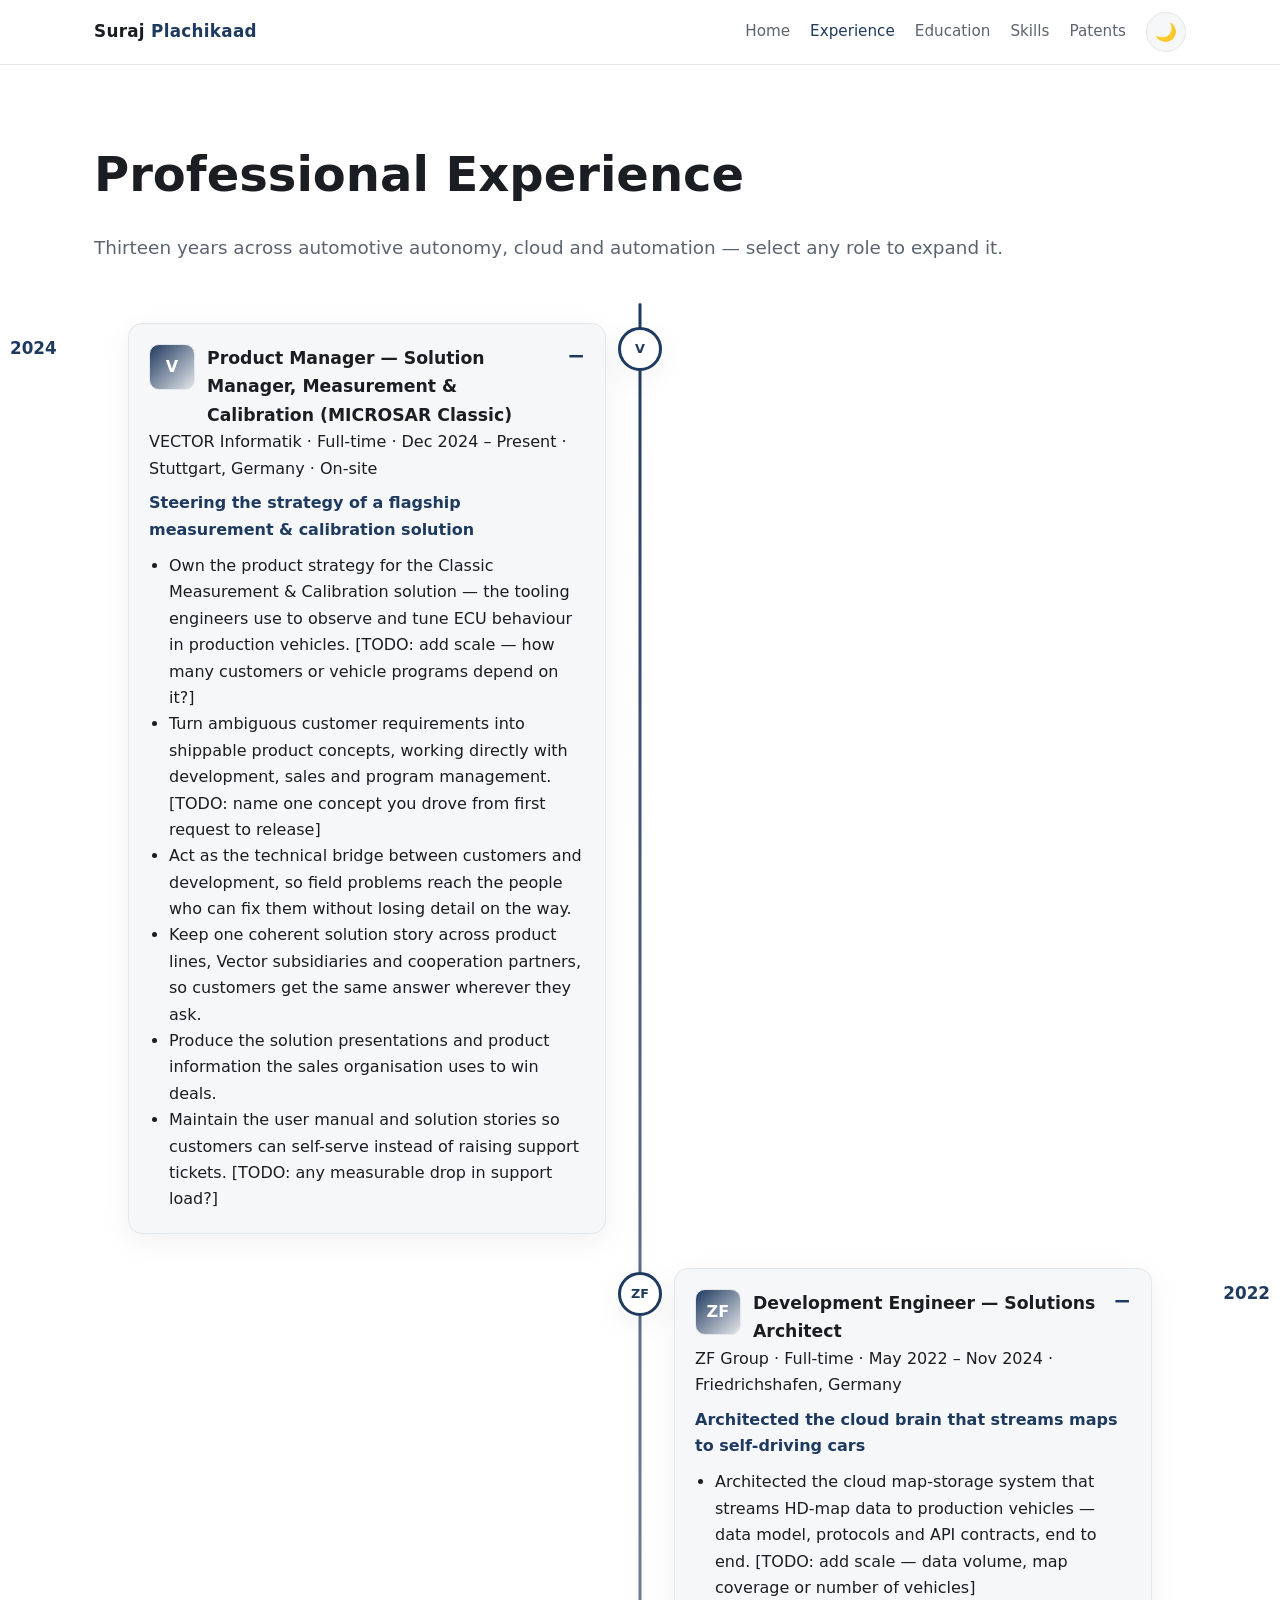
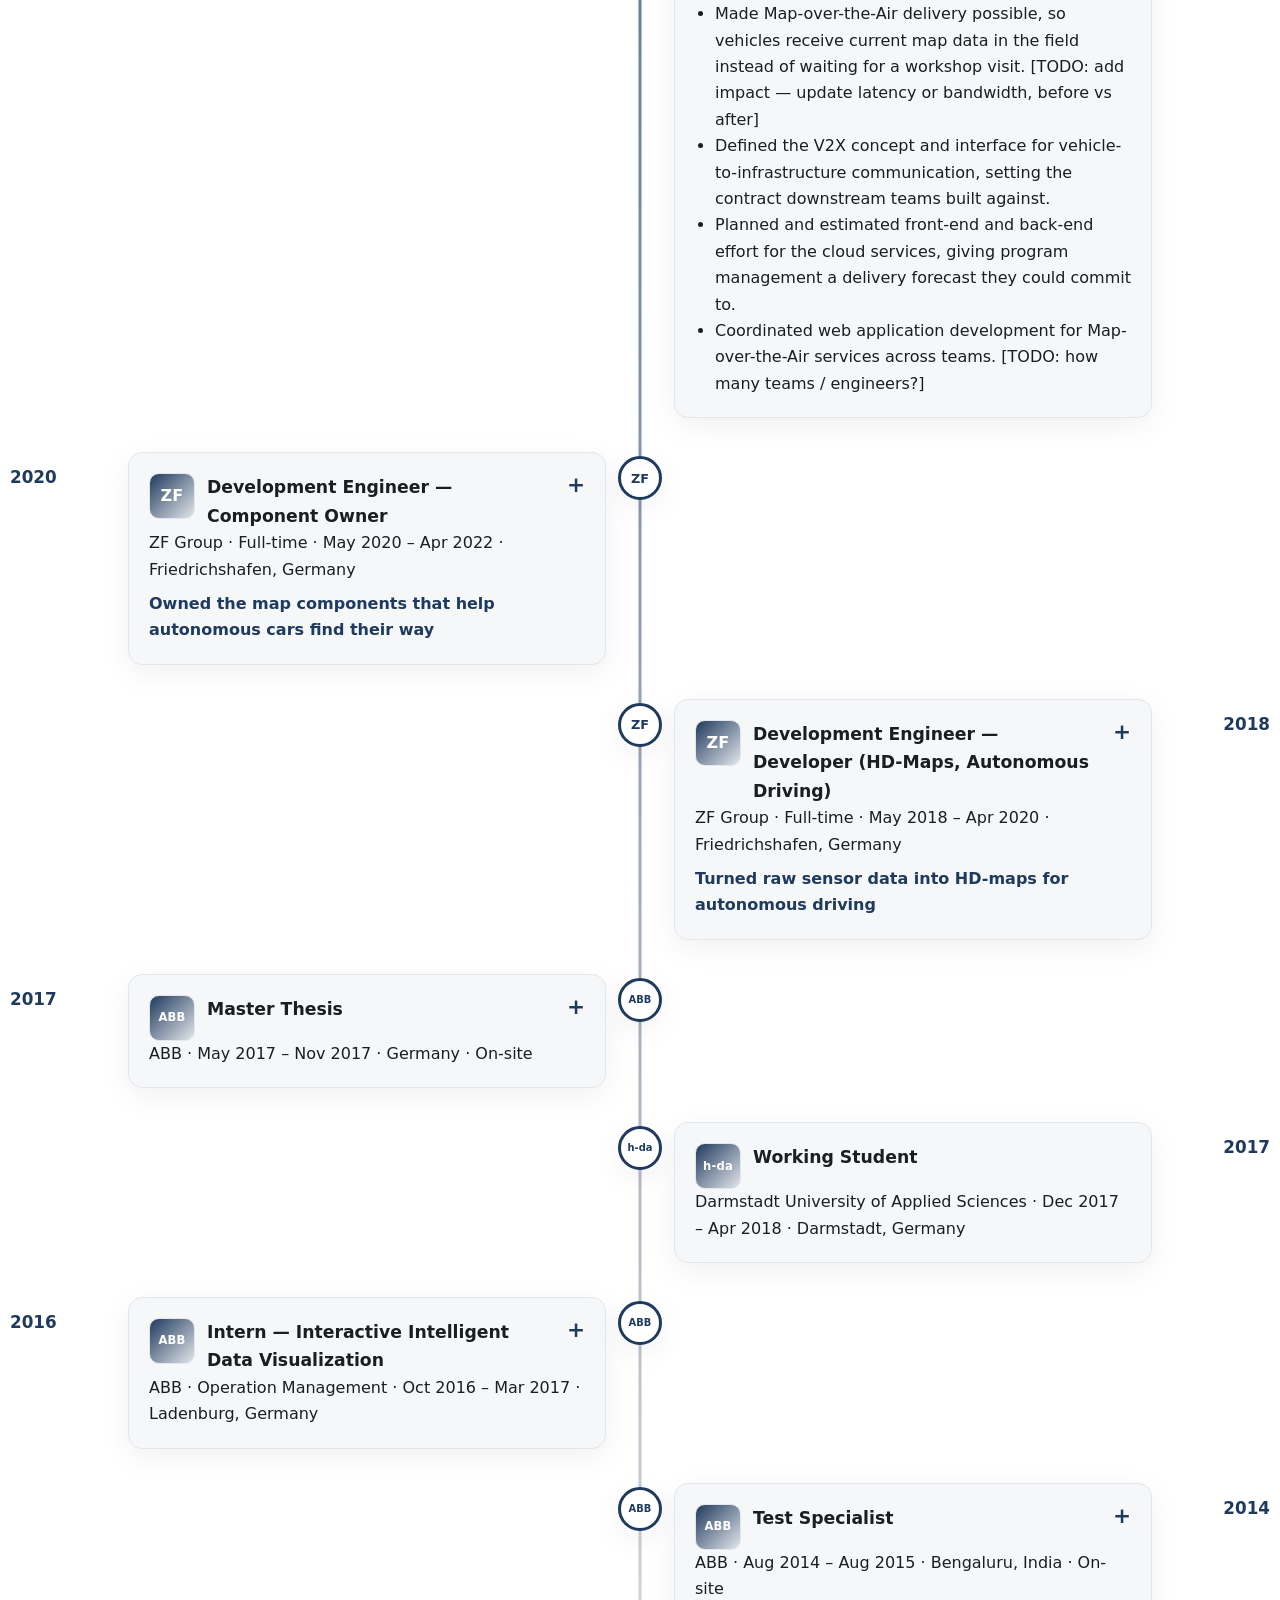
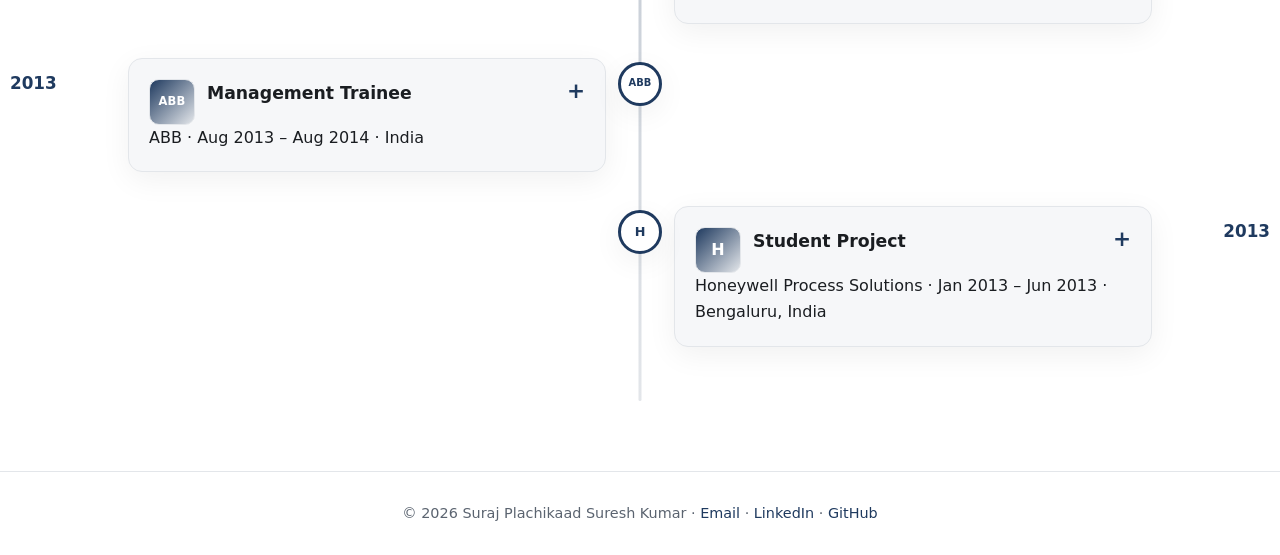
==== experience.html @ 4a9fea9b "Fix broken patents page, drop Clearbit, and rework skills/SEO/a11y Breakages - patents.html called r" ====
<!DOCTYPE html>
<html lang="en">
<head>
  <meta charset="UTF-8">
  <meta name="viewport" content="width=device-width, initial-scale=1.0">
  <title>Experience — Suraj Plachikaad Suresh Kumar</title>

  <meta name="description" content="Thirteen years of engineering and product work: measurement & calibration at Vector Informatik, HD-maps and V2X for autonomous driving at ZF Group, and industrial automation at ABB.">
  <link rel="canonical" href="https://surajps.github.io/Portfolio_SPSK/experience.html">
  <meta property="og:type" content="website">
  <meta property="og:site_name" content="Suraj Plachikaad Suresh Kumar">
  <meta property="og:title" content="Experience — Suraj Plachikaad Suresh Kumar">
  <meta property="og:description" content="From HD-map pipelines and cloud map delivery for self-driving cars to product ownership of a flagship measurement & calibration solution.">
  <meta property="og:url" content="https://surajps.github.io/Portfolio_SPSK/experience.html">
  <meta property="og:image" content="https://surajps.github.io/Portfolio_SPSK/images/profile.jpg">
  <meta name="twitter:card" content="summary_large_image">

  <link rel="icon" href="assets/favicon.svg" type="image/svg+xml">
  <link rel="stylesheet" href="assets/css/style.css">
  <script>
    (function(){ var d = document.documentElement; d.classList.add("js");
      try { d.setAttribute("data-theme", localStorage.getItem("theme") || "light"); }
      catch (e) { d.setAttribute("data-theme", "light"); } })();
  </script>
</head>
<body>
  <header id="header"></header>
  <main id="main" class="wrap">
    <noscript><p class="noscript-note">This page needs JavaScript to render the timeline.
      My full history is also on
      <a href="https://www.linkedin.com/in/suraj-plachikaad-suresh-kumar/">LinkedIn</a>.</p></noscript>
    <section>
      <h1>Professional Experience</h1>
      <p class="tagline">Thirteen years across automotive autonomy, cloud and
        automation — select any role to expand it.</p>
      <div id="list" class="xp-timeline" style="margin-top:40px"></div>
    </section>
  </main>
  <footer id="footer"></footer>
  <script src="assets/js/content.js"></script>
  <script src="assets/js/main.js"></script>
  <script>buildChrome("experience.html"); renderExperience();</script>
</body>
</html>
---- assets/css/style.css ----
/* =====================================================================
   Portfolio styles — light & dark theme. You rarely need to edit this.
   Change accent colors below if you wish.
   ===================================================================== */

:root {
  --accent: #1f3a5f;        /* navy accent (light mode) */
  --on-accent: #ffffff;     /* text drawn on top of --accent */
  --bg: #ffffff;
  --surface: #f6f7f9;
  --text: #1a1d21;
  --muted: #5b6470;
  --border: #e3e6ea;
  --shadow: 0 8px 30px rgba(0,0,0,.06);
  --radius: 14px;
  --max: 1140px;
}

[data-theme="dark"] {
  --accent: #d4af37;        /* gold accent (dark mode) */
  --on-accent: #15181c;
  --bg: #15181c;
  --surface: #1e2228;
  --text: #e9ecef;
  --muted: #9aa3ad;
  --border: #2c323a;
  --shadow: 0 8px 30px rgba(0,0,0,.4);
}

* { box-sizing: border-box; }
html { scroll-behavior: smooth; }
body {
  margin: 0;
  font-family: "Segoe UI", system-ui, -apple-system, Roboto, Helvetica, Arial, sans-serif;
  background: var(--bg);
  color: var(--text);
  line-height: 1.65;
  transition: background .3s, color .3s;
}

.wrap { max-width: var(--max); margin: 0 auto; padding: 0 24px; }

/* Keyboard users land here first and can jump straight to the content. */
.skip-link {
  position: absolute; left: -9999px; top: 0; z-index: 100;
  background: var(--accent); color: var(--on-accent);
  padding: 10px 18px; border-radius: 0 0 8px 0; text-decoration: none; font-weight: 600;
}
.skip-link:focus { left: 0; }

:where(a, button, [tabindex]):focus-visible {
  outline: 3px solid var(--accent); outline-offset: 3px; border-radius: 4px;
}

/* ---------- Header / nav ---------- */
header {
  position: sticky; top: 0; z-index: 50;
  background: var(--bg);
  border-bottom: 1px solid var(--border);
  backdrop-filter: blur(8px);
}
.nav { display: flex; align-items: center; justify-content: space-between; height: 64px; }
.brand { font-weight: 700; letter-spacing: .3px; color: var(--text); text-decoration: none; font-size: 1.05rem; }
.brand span { color: var(--accent); }
.nav-links { display: flex; gap: 20px; align-items: center; }
.nav-links a { color: var(--muted); text-decoration: none; font-weight: 500; font-size: .95rem; }
.nav-links a:hover, .nav-links a.active { color: var(--accent); }
.toggle { background: var(--surface); border: 1px solid var(--border); color: var(--text);
  width: 40px; height: 40px; border-radius: 50%; cursor: pointer; font-size: 1.1rem; flex: 0 0 auto; }
.menu-btn { display:none; background:none; border:none; color:var(--text); font-size:1.6rem; cursor:pointer; }

/* ---------- Sections ---------- */
section { padding: 70px 0; }
h1 { font-size: clamp(2rem, 5vw, 3rem); margin: 0 0 8px; }
h2 { font-size: 1.7rem; margin: 0 0 30px; position: relative; }
h2::after { content:""; display:block; width:54px; height:3px; background:var(--accent); margin-top:10px; border-radius:3px; }
.tagline { color: var(--muted); font-size: 1.15rem; }
.muted { color: var(--muted); }
code { background: var(--surface); border: 1px solid var(--border); border-radius: 5px;
  padding: 1px 6px; font-size: .88em; }

/* ---------- Hero ---------- */
.hero { display:flex; gap:48px; align-items:center; flex-wrap:wrap; padding-top:60px; }
.hero-text { flex:1 1 340px; }
.hero-photo { flex:0 0 280px; }
.hero-photo img { width:280px; height:280px; object-fit:cover; border-radius:50%; box-shadow:var(--shadow); border:4px solid var(--surface); }
.placeholder-photo { width:280px; height:280px; border-radius:50%; background:var(--surface);
  display:flex; align-items:center; justify-content:center; color:var(--muted); border:2px dashed var(--border); text-align:center; padding:20px; }
.hero-cta { display:flex; flex-wrap:wrap; gap:12px; margin-top:18px; }
.btn { display:inline-block; padding:11px 24px; background:var(--accent); color:var(--on-accent);
  border-radius:30px; text-decoration:none; font-weight:600; }
.btn-ghost { background:transparent; color:var(--accent); border:2px solid var(--accent); padding:9px 22px; }

/* "What I'm working on now" ---------------------------------------- */
.now-card { background:var(--surface); border:1px solid var(--border); border-left:4px solid var(--accent);
  border-radius:var(--radius); padding:18px 22px; }
.now-card p { margin:6px 0 0; }
.now-tag { display:inline-block; font-size:.78rem; font-weight:700; letter-spacing:.08em;
  text-transform:uppercase; color:var(--accent); }

/* ---------- Cards / grids ---------- */
.grid { display:grid; gap:22px; }
.cols-4 { grid-template-columns: repeat(4,1fr); }
.cols-3 { grid-template-columns: repeat(3,1fr); }
.cols-2 { grid-template-columns: repeat(2,1fr); }
.hobbies-grid { grid-template-columns: repeat(auto-fit, minmax(220px, 1fr)); }
.card { background:var(--surface); border:1px solid var(--border); border-radius:var(--radius); padding:24px; box-shadow:var(--shadow); transition:transform .25s, box-shadow .25s; }
.card:hover { transform:translateY(-6px); box-shadow:0 16px 40px rgba(0,0,0,.14); }
.card .icon { font-size:2rem; }
.hobby { padding:0; overflow:hidden; }
.hobby .hobby-img { width:100%; height:170px; object-fit:cover; display:block; }
.hobby h3, .hobby p { padding:0 18px; } .hobby h3 { margin:14px 0 4px; } .hobby p { padding-bottom:18px; }
/* Hobbies without a photo get an icon panel the same height as the images,
   so every card in the row has equal visual weight. */
.hobby .icon { height:170px; display:flex; align-items:center; justify-content:center;
  font-size:3.4rem; padding:0; background:linear-gradient(135deg,var(--bg),var(--border)); }
.edu-img { width:100%; border-radius:10px; margin:10px 0; }

/* ---------- Stats counters ---------- */
.stats-row { display:grid; grid-template-columns:repeat(4,1fr); gap:18px; text-align:center; }
.stat { background:var(--surface); border:1px solid var(--border); border-radius:var(--radius); padding:22px; box-shadow:var(--shadow); }
.stat .num { display:block; font-size:2.2rem; font-weight:800; color:var(--accent); }
.stat .lbl { color:var(--muted); font-size:.9rem; }

/* ---------- Reveal on scroll ----------
   Scoped to .js so that with JavaScript disabled (or broken) the content
   is simply visible instead of stuck at opacity:0. */
.js .reveal { opacity:0; transform:translateY(24px); transition:opacity .6s, transform .6s; }
.js .reveal.in { opacity:1; transform:none; }

/* ---------- Lightbox ---------- */
.lb { position:fixed; inset:0; background:rgba(0,0,0,.85); display:flex; align-items:center; justify-content:center; z-index:200; cursor:zoom-out; padding:30px; }
.lb img { max-width:92%; max-height:92%; border-radius:10px; box-shadow:0 20px 60px rgba(0,0,0,.6); }
.lb-close { position:absolute; top:18px; right:22px; width:44px; height:44px; border-radius:50%;
  background:rgba(255,255,255,.14); color:#fff; border:1px solid rgba(255,255,255,.4);
  font-size:1.2rem; cursor:pointer; }
.lb-close:hover { background:rgba(255,255,255,.28); }

/* ---------- Zig-zag experience timeline ---------- */
.xp-timeline { position:relative; padding:20px 0; }
.xp-timeline::before { content:""; position:absolute; left:50%; top:0; bottom:0; width:3px; transform:translateX(-50%);
  background:linear-gradient(var(--accent),var(--border)); border-radius:3px; }
.xp { position:relative; width:50%; padding:0 34px 34px; }
.xp.left  { left:0; }
.xp.right { left:50%; }
/* Card bodies stay left-aligned on BOTH sides — right-aligned bullet lists
   with a ragged left edge are hard to read. Only the position alternates. */
.xp-node { position:absolute; top:4px; width:44px; height:44px; border-radius:50%; background:var(--bg);
  border:3px solid var(--accent); display:flex; align-items:center; justify-content:center;
  font-size:.8rem; font-weight:800; color:var(--accent); z-index:2; box-shadow:var(--shadow); }
.xp-node.sm { font-size:.62rem; }
.xp.left .xp-node { right:-22px; } .xp.right .xp-node { left:-22px; }
.xp-year { position:absolute; top:12px; font-weight:800; color:var(--accent); font-size:1.05rem; }
.xp.left .xp-year { left:-84px; } .xp.right .xp-year { right:-84px; }
.xp-card { background:var(--surface); border:1px solid var(--border); border-radius:var(--radius); padding:20px;
  box-shadow:var(--shadow); transition:transform .25s, box-shadow .25s; }
.xp-card:hover { transform:translateY(-5px); box-shadow:0 16px 40px rgba(0,0,0,.16); }
.xp-head { display:flex; align-items:flex-start; gap:12px; }
.xp-title { margin:0; font-size:1.08rem; flex:1; }
.xp-trigger { width:100%; display:flex; align-items:flex-start; justify-content:space-between; gap:12px;
  background:none; border:0; padding:0; margin:0; cursor:pointer; text-align:left;
  font:inherit; color:inherit; }
.xp-toggle { color:var(--accent); font-weight:800; font-size:1.35rem; line-height:1.1; flex:0 0 auto; }
.xp-headline { color:var(--accent); font-weight:600; margin:8px 0 0; }

/* Collapsible body. grid-template-rows 0fr→1fr animates to the content's
   natural height, so long roles never get clipped by a fixed max-height. */
.xp-body { display:grid; grid-template-rows:0fr; opacity:0;
  transition:grid-template-rows .4s ease, opacity .3s ease, margin .3s ease; }
.xp-body > ul { overflow:hidden; margin:0; padding-left:20px; }
.xp-card.open .xp-body { grid-template-rows:1fr; opacity:1; margin-top:10px; }

/* logo / monogram tiles */
.thumb { flex:0 0 46px; width:46px; height:46px; border-radius:10px; border:1px solid var(--border);
  display:flex; align-items:center; justify-content:center; overflow:hidden;
  font-size:1rem; font-weight:800; letter-spacing:.02em; }
.thumb.tile { background:linear-gradient(135deg,var(--accent),var(--border)); color:var(--on-accent); }
.thumb.tile.sm { font-size:.72rem; }
.edu-head { display:flex; gap:14px; align-items:center; margin-bottom:8px; }

/* ---------- Skills: proficiency tiers ---------- */
.skill { margin-bottom:26px; }
.skill .row { display:flex; justify-content:space-between; align-items:center; gap:14px; margin-bottom:8px; }
.skill-name { font-weight:600; }
.skill-note { margin:8px 0 0; font-size:.92rem; }
.tier { font-size:.75rem; font-weight:700; letter-spacing:.06em; text-transform:uppercase;
  padding:3px 12px; border-radius:20px; white-space:nowrap; }
.tier-expert   { background:var(--accent); color:var(--on-accent); }
.tier-advanced { border:1.5px solid var(--accent); color:var(--accent); }
.tier-working  { border:1.5px solid var(--border); color:var(--muted); }
.meter { display:flex; gap:6px; }
.meter .step { height:6px; flex:1 1 0; max-width:90px; border-radius:4px; background:var(--border); }
.meter .step.on { background:var(--accent); }

/* ---------- Patents ---------- */
.patent-head { display:flex; align-items:center; justify-content:space-between; margin-bottom:12px; }
.patent h3 { margin:0 0 4px; font-size:1.1rem; }
.patent h3 a { color:var(--text); text-decoration:none; border-bottom:2px solid var(--accent); }
.patent h3 a:hover { color:var(--accent); }
.patent-plain { margin:10px 0 0; }
.tag.status { background:var(--accent); color:var(--on-accent); border-color:var(--accent); font-weight:700; }
.empty-state { text-align:center; padding:48px 24px; }
.empty-state:hover { transform:none; box-shadow:var(--shadow); }
.empty-state h3 { margin:10px 0 6px; }
.empty-state p { max-width:52ch; margin:0 auto; }

/* ---------- Gallery ---------- */
.gallery { display:grid; grid-template-columns:repeat(auto-fit,minmax(280px,1fr)); gap:14px; margin-top:20px; }
.gallery-item { display:block; padding:0; border:0; background:none; cursor:zoom-in; border-radius:var(--radius); }
.gallery img { width:100%; height:220px; object-fit:cover; border-radius:var(--radius); box-shadow:var(--shadow); transition:transform .25s; display:block; }
.gallery-item:hover img { transform:scale(1.03); }

/* ---------- Contact ---------- */
.contact-card { background:var(--surface); border:1px solid var(--border); border-radius:var(--radius);
  padding:38px; text-align:center; box-shadow:var(--shadow); }
.contact-card h2 { margin-bottom:6px; }
.contact-card h2::after { margin:10px auto 0; }
.contact-card .hero-cta { justify-content:center; margin-top:22px; }

/* ---------- Skill tags ---------- */
.tags { display:flex; flex-wrap:wrap; gap:8px; margin:12px 0 0; padding:0; list-style:none; }
.tag { background:var(--bg); border:1px solid var(--border); color:var(--text); padding:5px 12px; border-radius:20px; font-size:.85rem; }

footer { border-top:1px solid var(--border); padding:30px 0; text-align:center; color:var(--muted); font-size:.9rem; }
footer a { color:var(--accent); text-decoration:none; }

noscript .noscript-note { display:block; background:var(--surface); border:1px solid var(--border);
  border-left:4px solid var(--accent); border-radius:8px; padding:12px 18px; margin:16px 0; }

/* ---------- Responsive ---------- */
@media (max-width:780px){
  .cols-4{grid-template-columns:repeat(2,1fr);} .cols-3,.cols-2{grid-template-columns:1fr;}
  .stats-row{grid-template-columns:repeat(2,1fr);}
  .gallery{grid-template-columns:repeat(2,1fr);}
  .nav-links{position:absolute; top:64px; right:0; background:var(--bg); flex-direction:column; align-items:flex-start; padding:16px 24px; border:1px solid var(--border); display:none;}
  .nav-links.open{display:flex;} .menu-btn{display:block;}

  .xp-timeline::before { left:20px; }
  .xp, .xp.left, .xp.right { width:100%; left:0; padding:0 0 30px 56px; }
  .xp.left .xp-node, .xp.right .xp-node { left:0; right:auto; }
  .xp.left .xp-year, .xp.right .xp-year { left:56px; right:auto; top:-18px; }
  .contact-card { padding:28px 20px; }
}

/* ---------- Reduced motion ----------
   Users who ask for less motion get the content, not the choreography. */
@media (prefers-reduced-motion: reduce) {
  html { scroll-behavior: auto; }
  *, *::before, *::after {
    animation-duration: .001ms !important; animation-iteration-count: 1 !important;
    transition-duration: .001ms !important;
  }
  .js .reveal { opacity:1; transform:none; }
  .card:hover, .xp-card:hover { transform:none; }
}
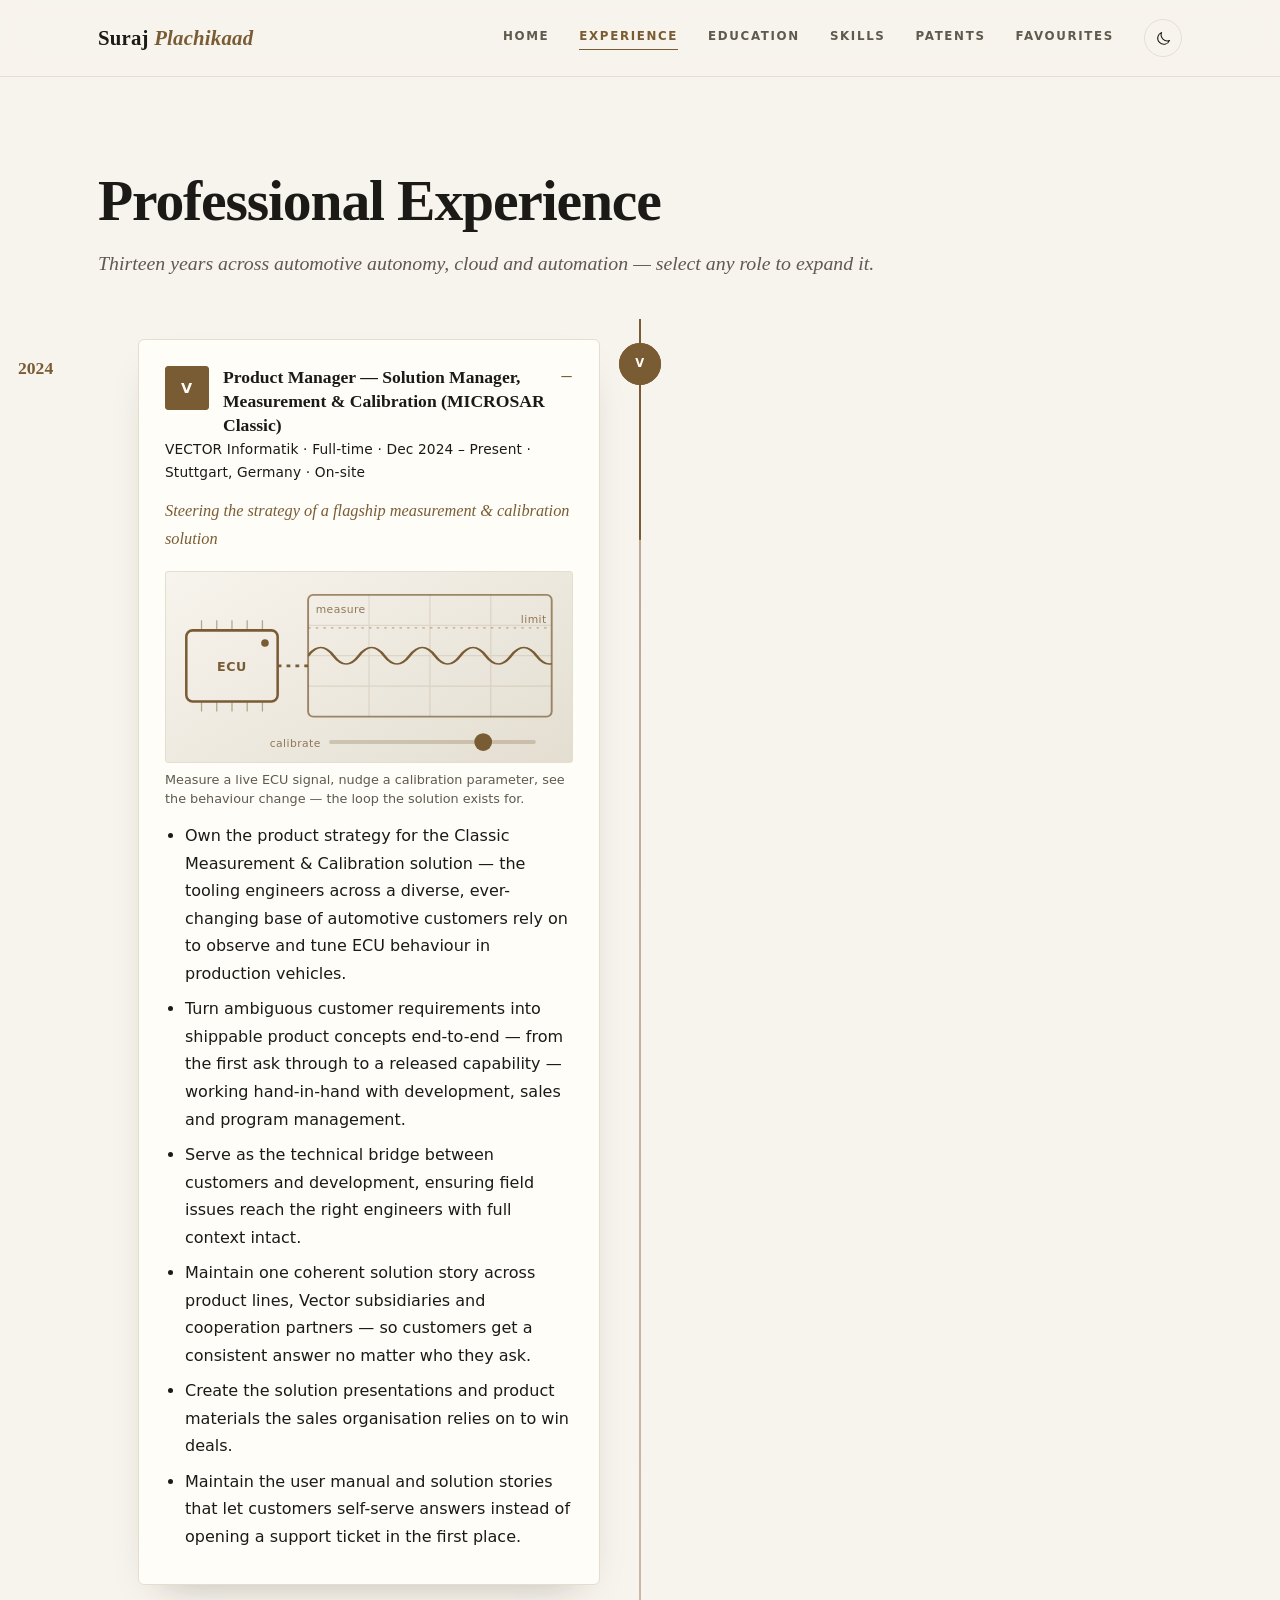
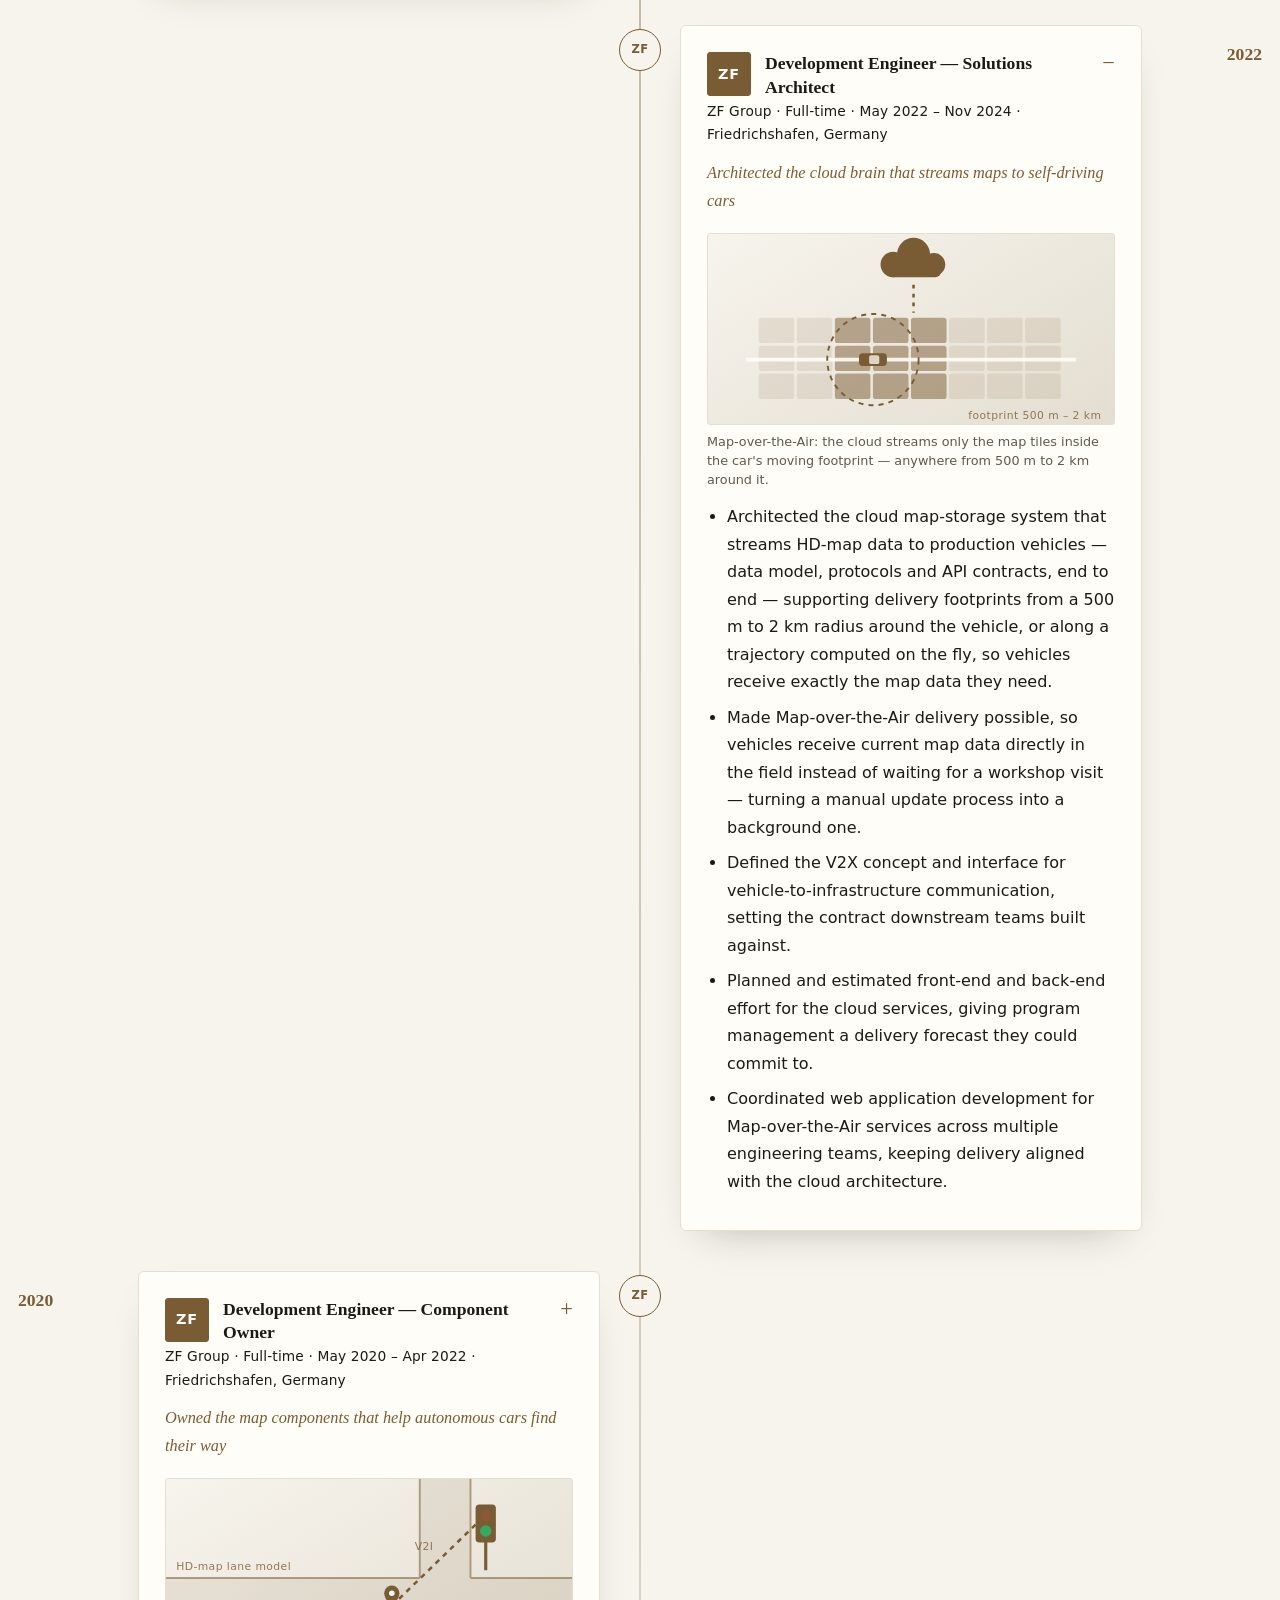
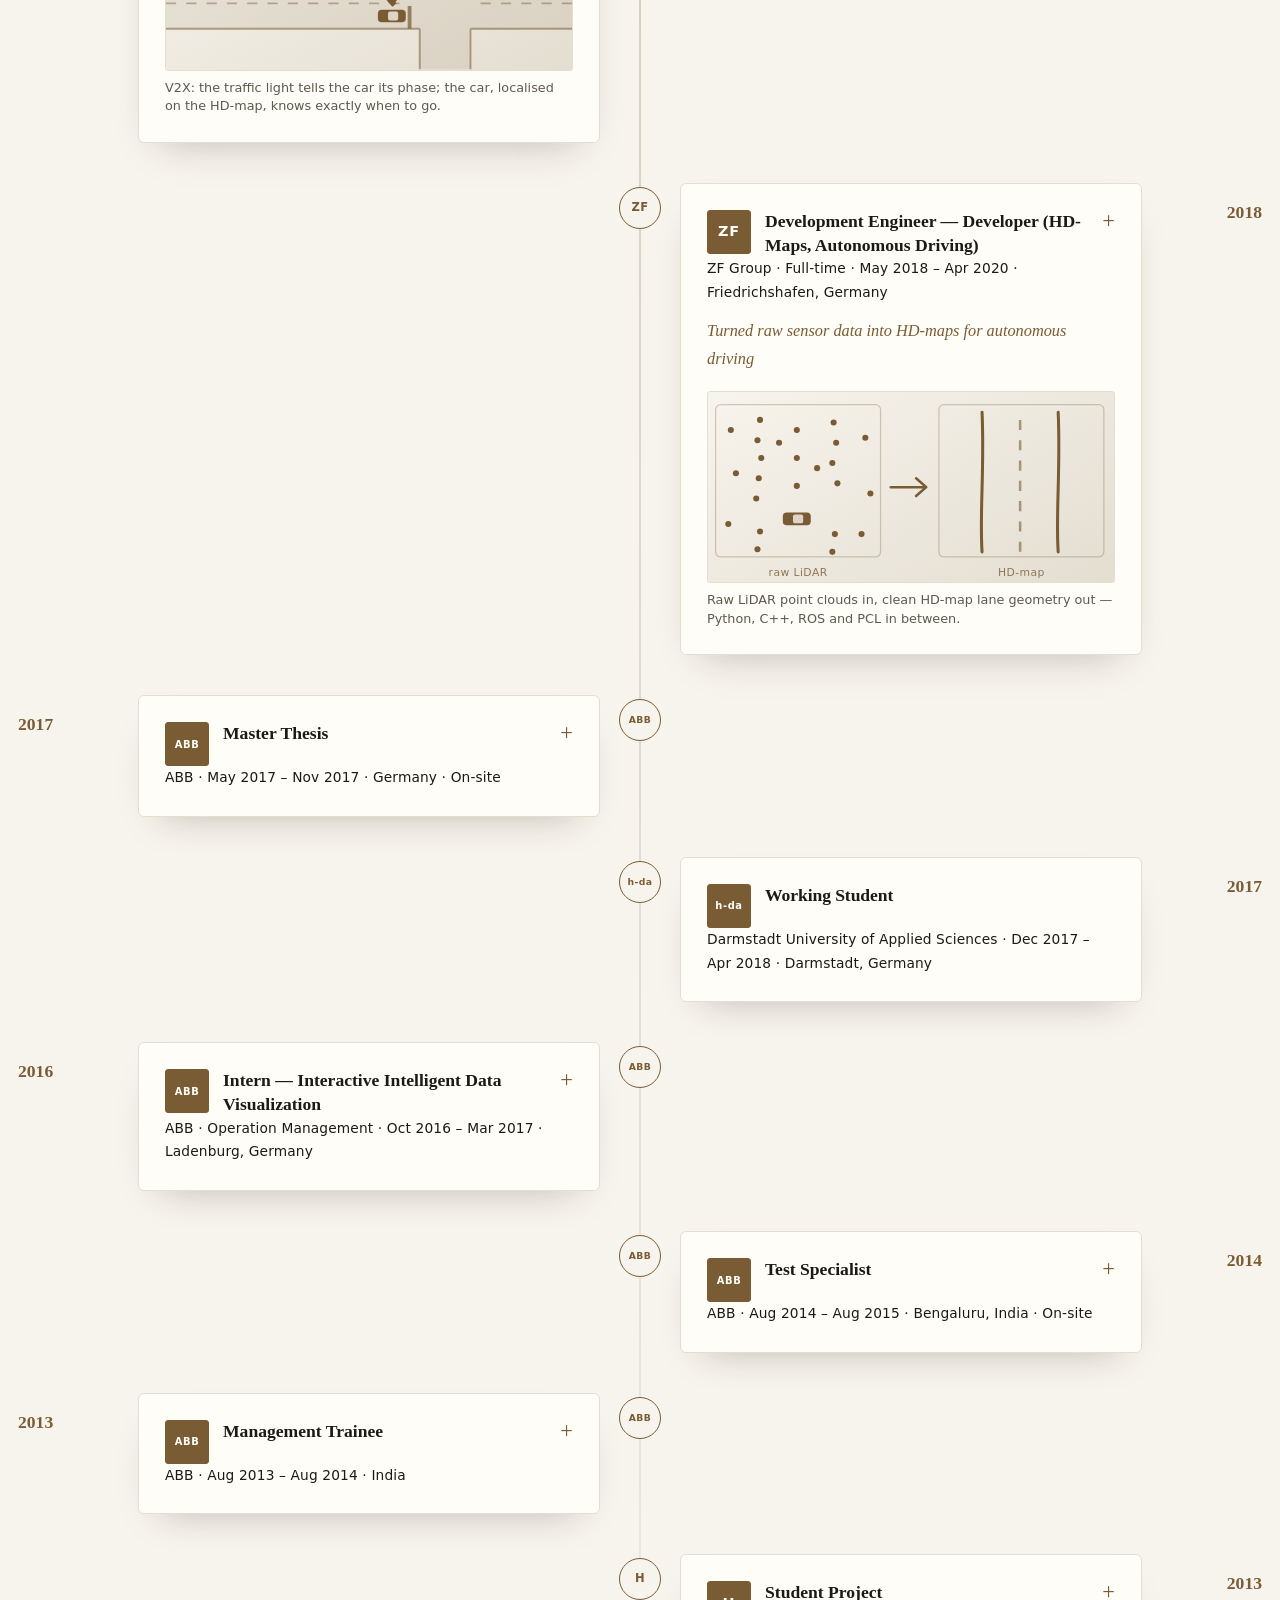
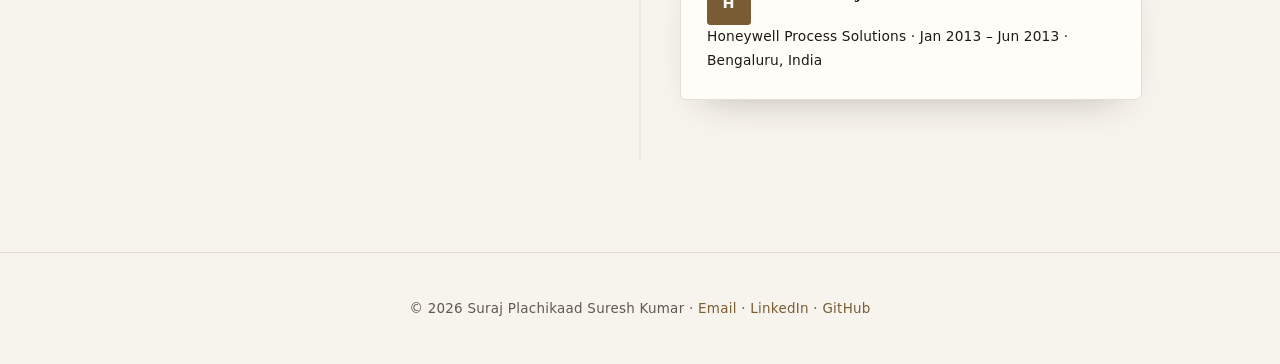
==== commit effa54ed: "Add animated work scenes to Experience and restructure Education - New assets/js/scenes.js (loaded o" ====
--- a/experience.html
+++ b/experience.html
@@ -39,6 +39,7 @@
   <footer id="footer"></footer>
   <script src="assets/js/content.js"></script>
   <script src="assets/js/main.js"></script>
+  <script src="assets/js/scenes.js"></script>
   <script>buildChrome("experience.html"); renderExperience();</script>
 </body>
 </html>
--- a/assets/css/style.css
+++ b/assets/css/style.css
@@ -1,245 +1,492 @@
 /* =====================================================================
-   Portfolio styles — light & dark theme. You rarely need to edit this.
-   Change accent colors below if you wish.
+   Portfolio styles — light & dark theme.
+
+   Design notes, so future edits keep the same character:
+   · Palette is warm, not neutral. Paper-ivory and ink rather than white
+     and black; the accent is one bronze/brass hue that shifts only in
+     lightness between themes, so the site keeps one identity in both.
+   · Headings are an old-style serif, body is the system sans. That
+     editorial pairing does most of the work — resist adding more fonts.
+   · Restraint over decoration: hairline borders, soft wide shadows,
+     small radii, generous whitespace, tracked small-caps labels.
+   · All colour pairs are checked to WCAG AA (4.5:1). If you change the
+     accent, re-check it.
    ===================================================================== */
 
 :root {
-  --accent: #1f3a5f;        /* navy accent (light mode) */
-  --on-accent: #ffffff;     /* text drawn on top of --accent */
-  --bg: #ffffff;
-  --surface: #f6f7f9;
-  --text: #1a1d21;
-  --muted: #5b6470;
-  --border: #e3e6ea;
-  --shadow: 0 8px 30px rgba(0,0,0,.06);
-  --radius: 14px;
+  --accent: #7A5C34;        /* deep bronze */
+  --accent-soft: #B08D57;   /* lighter bronze, decorative use only */
+  --on-accent: #FFFDF8;
+  --bg: #F7F4ED;            /* warm ivory paper */
+  --surface: #FFFDF8;
+  --text: #1B1A17;          /* deep warm ink */
+  --muted: #5F594E;
+  --border: #E4DED1;
+  --shadow: 0 18px 40px -24px rgba(40,32,20,.35);
+  --shadow-lift: 0 26px 60px -28px rgba(40,32,20,.45);
+  --radius: 6px;
   --max: 1140px;
+
+  --font-display: "Iowan Old Style", "Palatino Linotype", Palatino,
+                  "Book Antiqua", Georgia, "Times New Roman", serif;
+  --font-body: system-ui, -apple-system, "Segoe UI", Roboto,
+               "Helvetica Neue", Arial, sans-serif;
 }
 
 [data-theme="dark"] {
-  --accent: #d4af37;        /* gold accent (dark mode) */
-  --on-accent: #15181c;
-  --bg: #15181c;
-  --surface: #1e2228;
-  --text: #e9ecef;
-  --muted: #9aa3ad;
-  --border: #2c323a;
-  --shadow: 0 8px 30px rgba(0,0,0,.4);
+  --accent: #C9A227;        /* brass — same hue family, lifted for dark */
+  --accent-soft: #8A7327;
+  --on-accent: #14130F;
+  --bg: #14130F;            /* warm charcoal, never pure black */
+  --surface: #1D1B16;
+  --text: #EDE8DE;          /* parchment */
+  --muted: #9C9588;
+  --border: #2E2A22;
+  --shadow: 0 18px 40px -24px rgba(0,0,0,.7);
+  --shadow-lift: 0 26px 60px -28px rgba(0,0,0,.85);
 }
 
 * { box-sizing: border-box; }
 html { scroll-behavior: smooth; }
 body {
   margin: 0;
-  font-family: "Segoe UI", system-ui, -apple-system, Roboto, Helvetica, Arial, sans-serif;
+  font-family: var(--font-body);
   background: var(--bg);
   color: var(--text);
-  line-height: 1.65;
+  line-height: 1.72;
+  -webkit-font-smoothing: antialiased;
+  text-rendering: optimizeLegibility;
   transition: background .3s, color .3s;
 }
 
-.wrap { max-width: var(--max); margin: 0 auto; padding: 0 24px; }
+.wrap { max-width: var(--max); margin: 0 auto; padding: 0 28px; }
 
 /* Keyboard users land here first and can jump straight to the content. */
 .skip-link {
   position: absolute; left: -9999px; top: 0; z-index: 100;
   background: var(--accent); color: var(--on-accent);
-  padding: 10px 18px; border-radius: 0 0 8px 0; text-decoration: none; font-weight: 600;
+  padding: 10px 18px; text-decoration: none; font-weight: 600;
+  letter-spacing: .04em;
 }
 .skip-link:focus { left: 0; }
 
 :where(a, button, [tabindex]):focus-visible {
-  outline: 3px solid var(--accent); outline-offset: 3px; border-radius: 4px;
+  outline: 2px solid var(--accent); outline-offset: 3px; border-radius: 2px;
 }
 
 /* ---------- Header / nav ---------- */
 header {
   position: sticky; top: 0; z-index: 50;
-  background: var(--bg);
+  background: color-mix(in srgb, var(--bg) 88%, transparent);
   border-bottom: 1px solid var(--border);
-  backdrop-filter: blur(8px);
-}
-.nav { display: flex; align-items: center; justify-content: space-between; height: 64px; }
-.brand { font-weight: 700; letter-spacing: .3px; color: var(--text); text-decoration: none; font-size: 1.05rem; }
-.brand span { color: var(--accent); }
-.nav-links { display: flex; gap: 20px; align-items: center; }
-.nav-links a { color: var(--muted); text-decoration: none; font-weight: 500; font-size: .95rem; }
-.nav-links a:hover, .nav-links a.active { color: var(--accent); }
-.toggle { background: var(--surface); border: 1px solid var(--border); color: var(--text);
-  width: 40px; height: 40px; border-radius: 50%; cursor: pointer; font-size: 1.1rem; flex: 0 0 auto; }
+  backdrop-filter: blur(10px) saturate(1.1);
+}
+@supports not (background: color-mix(in srgb, red 50%, blue)) {
+  header { background: var(--bg); }
+}
+.nav { display: flex; align-items: center; justify-content: space-between; height: 76px; }
+.brand {
+  font-family: var(--font-display); font-size: 1.3rem; font-weight: 600;
+  letter-spacing: .01em; color: var(--text); text-decoration: none;
+}
+.brand span { color: var(--accent); font-style: italic; }
+.nav-links { display: flex; gap: 30px; align-items: center; }
+.nav-links a {
+  color: var(--muted); text-decoration: none; font-size: .74rem;
+  font-weight: 600; text-transform: uppercase; letter-spacing: .14em;
+  padding-bottom: 3px; border-bottom: 1px solid transparent;
+  transition: color .25s, border-color .25s;
+}
+.nav-links a:hover, .nav-links a.active { color: var(--accent); border-bottom-color: var(--accent); }
+.toggle {
+  background: transparent; border: 1px solid var(--border); color: var(--text);
+  width: 38px; height: 38px; border-radius: 50%; cursor: pointer;
+  display: inline-flex; align-items: center; justify-content: center;
+  transition: border-color .25s, color .25s;
+}
+.toggle:hover { border-color: var(--accent); color: var(--accent); }
 .menu-btn { display:none; background:none; border:none; color:var(--text); font-size:1.6rem; cursor:pointer; }
 
 /* ---------- Sections ---------- */
-section { padding: 70px 0; }
-h1 { font-size: clamp(2rem, 5vw, 3rem); margin: 0 0 8px; }
-h2 { font-size: 1.7rem; margin: 0 0 30px; position: relative; }
-h2::after { content:""; display:block; width:54px; height:3px; background:var(--accent); margin-top:10px; border-radius:3px; }
-.tagline { color: var(--muted); font-size: 1.15rem; }
+section { padding: 92px 0; }
+h1, h2, h3 { font-family: var(--font-display); font-weight: 600; }
+h1 { font-size: clamp(2.4rem, 5.4vw, 3.6rem); letter-spacing: -.02em; line-height: 1.12; margin: 0 0 14px; }
+h2 { font-size: clamp(1.6rem, 3vw, 2.05rem); letter-spacing: -.012em; margin: 0 0 34px; }
+h2::after { content:""; display:block; width:38px; height:1.5px; background:var(--accent); margin-top:14px; }
+h3 { font-size: 1.15rem; letter-spacing: -.005em; }
+p { margin: 0 0 1.1em; }
+.tagline {
+  font-family: var(--font-display); font-style: italic;
+  color: var(--muted); font-size: 1.24rem; line-height: 1.6;
+}
 .muted { color: var(--muted); }
-code { background: var(--surface); border: 1px solid var(--border); border-radius: 5px;
+code { background: var(--surface); border: 1px solid var(--border); border-radius: 3px;
   padding: 1px 6px; font-size: .88em; }
 
+/* Small tracked label — used for "Now", statuses and other eyebrow text. */
+.eyebrow, .now-tag {
+  display:inline-block; font-size:.68rem; font-weight:700;
+  letter-spacing:.18em; text-transform:uppercase; color:var(--accent);
+}
+
 /* ---------- Hero ---------- */
-.hero { display:flex; gap:48px; align-items:center; flex-wrap:wrap; padding-top:60px; }
-.hero-text { flex:1 1 340px; }
-.hero-photo { flex:0 0 280px; }
-.hero-photo img { width:280px; height:280px; object-fit:cover; border-radius:50%; box-shadow:var(--shadow); border:4px solid var(--surface); }
-.placeholder-photo { width:280px; height:280px; border-radius:50%; background:var(--surface);
-  display:flex; align-items:center; justify-content:center; color:var(--muted); border:2px dashed var(--border); text-align:center; padding:20px; }
-.hero-cta { display:flex; flex-wrap:wrap; gap:12px; margin-top:18px; }
-.btn { display:inline-block; padding:11px 24px; background:var(--accent); color:var(--on-accent);
-  border-radius:30px; text-decoration:none; font-weight:600; }
-.btn-ghost { background:transparent; color:var(--accent); border:2px solid var(--accent); padding:9px 22px; }
+.hero { display:flex; gap:60px; align-items:center; flex-wrap:wrap; padding-top:76px; }
+.hero-text { flex:1 1 360px; }
+.hero-text > p:not(.tagline):not(.hero-cta) { font-size: 1.03rem; }
+.hero-photo { flex:0 0 290px; }
+.hero-photo img {
+  width:290px; height:290px; object-fit:cover; border-radius:50%;
+  box-shadow:var(--shadow); border:1px solid var(--border);
+  outline:1px solid var(--border); outline-offset:9px;
+}
+.placeholder-photo { width:290px; height:290px; border-radius:50%; background:var(--surface);
+  display:flex; align-items:center; justify-content:center; color:var(--muted); border:1px dashed var(--border); text-align:center; padding:20px; }
+.hero-cta { display:flex; flex-wrap:wrap; gap:14px; margin-top:26px; }
+.btn {
+  display:inline-block; padding:13px 28px; background:var(--accent); color:var(--on-accent);
+  border-radius:3px; text-decoration:none; font-size:.76rem; font-weight:700;
+  text-transform:uppercase; letter-spacing:.13em;
+  transition:opacity .25s, transform .25s;
+}
+.btn:hover { opacity:.88; transform:translateY(-1px); }
+.btn-ghost { background:transparent; color:var(--accent); border:1px solid var(--accent); padding:12px 27px; }
 
 /* "What I'm working on now" ---------------------------------------- */
-.now-card { background:var(--surface); border:1px solid var(--border); border-left:4px solid var(--accent);
-  border-radius:var(--radius); padding:18px 22px; }
-.now-card p { margin:6px 0 0; }
-.now-tag { display:inline-block; font-size:.78rem; font-weight:700; letter-spacing:.08em;
-  text-transform:uppercase; color:var(--accent); }
+.now-card { background:var(--surface); border:1px solid var(--border); border-left:2px solid var(--accent);
+  border-radius:var(--radius); padding:22px 26px; box-shadow:var(--shadow); }
+.now-card p { margin:8px 0 0; }
 
 /* ---------- Cards / grids ---------- */
-.grid { display:grid; gap:22px; }
+.grid { display:grid; gap:26px; }
 .cols-4 { grid-template-columns: repeat(4,1fr); }
 .cols-3 { grid-template-columns: repeat(3,1fr); }
 .cols-2 { grid-template-columns: repeat(2,1fr); }
-.hobbies-grid { grid-template-columns: repeat(auto-fit, minmax(220px, 1fr)); }
-.card { background:var(--surface); border:1px solid var(--border); border-radius:var(--radius); padding:24px; box-shadow:var(--shadow); transition:transform .25s, box-shadow .25s; }
-.card:hover { transform:translateY(-6px); box-shadow:0 16px 40px rgba(0,0,0,.14); }
+.hobbies-grid { grid-template-columns: repeat(auto-fit, minmax(290px, 1fr)); }
+.card {
+  background:var(--surface); border:1px solid var(--border); border-radius:var(--radius);
+  padding:28px; box-shadow:var(--shadow);
+  transition:transform .35s cubic-bezier(.2,.7,.3,1), box-shadow .35s, border-color .35s;
+}
+.card:hover { transform:translateY(-4px); box-shadow:var(--shadow-lift); border-color:var(--accent-soft); }
 .card .icon { font-size:2rem; }
 .hobby { padding:0; overflow:hidden; }
-.hobby .hobby-img { width:100%; height:170px; object-fit:cover; display:block; }
-.hobby h3, .hobby p { padding:0 18px; } .hobby h3 { margin:14px 0 4px; } .hobby p { padding-bottom:18px; }
+.hobby .hobby-img { width:100%; height:180px; object-fit:cover; display:block;
+  filter:saturate(.92); transition:filter .4s, transform .6s cubic-bezier(.2,.7,.3,1); }
+.hobby:hover .hobby-img { filter:saturate(1.05); transform:scale(1.03); }
+.hobby h3, .hobby p { padding:0 22px; } .hobby h3 { margin:18px 0 6px; } .hobby p { padding-bottom:22px; }
 /* Hobbies without a photo get an icon panel the same height as the images,
    so every card in the row has equal visual weight. */
-.hobby .icon { height:170px; display:flex; align-items:center; justify-content:center;
-  font-size:3.4rem; padding:0; background:linear-gradient(135deg,var(--bg),var(--border)); }
-.edu-img { width:100%; border-radius:10px; margin:10px 0; }
+.hobby .icon { height:180px; display:flex; align-items:center; justify-content:center;
+  padding:0; background:linear-gradient(150deg,var(--bg),var(--border)); color:var(--accent); }
+.hobby .icon svg { width:52px; height:52px; }
+.edu-img { width:100%; border-radius:var(--radius); margin:12px 0; }
 
 /* ---------- Stats counters ---------- */
-.stats-row { display:grid; grid-template-columns:repeat(4,1fr); gap:18px; text-align:center; }
-.stat { background:var(--surface); border:1px solid var(--border); border-radius:var(--radius); padding:22px; box-shadow:var(--shadow); }
-.stat .num { display:block; font-size:2.2rem; font-weight:800; color:var(--accent); }
-.stat .lbl { color:var(--muted); font-size:.9rem; }
+.stats-row { display:grid; grid-template-columns:repeat(4,1fr); gap:1px; text-align:center;
+  background:var(--border); border:1px solid var(--border); border-radius:var(--radius); overflow:hidden; }
+.stat { background:var(--surface); padding:30px 18px; }
+.stat .num { display:block; font-family:var(--font-display); font-size:2.5rem;
+  font-weight:600; line-height:1.1; color:var(--accent); }
+.stat .lbl { color:var(--muted); font-size:.7rem; text-transform:uppercase;
+  letter-spacing:.14em; font-weight:600; }
 
 /* ---------- Reveal on scroll ----------
    Scoped to .js so that with JavaScript disabled (or broken) the content
    is simply visible instead of stuck at opacity:0. */
-.js .reveal { opacity:0; transform:translateY(24px); transition:opacity .6s, transform .6s; }
+.js .reveal { opacity:0; transform:translateY(18px); transition:opacity .8s ease, transform .8s cubic-bezier(.2,.7,.3,1); }
 .js .reveal.in { opacity:1; transform:none; }
 
 /* ---------- Lightbox ---------- */
-.lb { position:fixed; inset:0; background:rgba(0,0,0,.85); display:flex; align-items:center; justify-content:center; z-index:200; cursor:zoom-out; padding:30px; }
-.lb img { max-width:92%; max-height:92%; border-radius:10px; box-shadow:0 20px 60px rgba(0,0,0,.6); }
-.lb-close { position:absolute; top:18px; right:22px; width:44px; height:44px; border-radius:50%;
-  background:rgba(255,255,255,.14); color:#fff; border:1px solid rgba(255,255,255,.4);
-  font-size:1.2rem; cursor:pointer; }
-.lb-close:hover { background:rgba(255,255,255,.28); }
+.lb { position:fixed; inset:0; background:rgba(16,14,10,.93); display:flex; align-items:center; justify-content:center; z-index:200; cursor:zoom-out; padding:34px; }
+.lb img { max-width:92%; max-height:92%; border-radius:3px; box-shadow:0 40px 90px rgba(0,0,0,.7); }
+.lb-close { position:absolute; top:22px; right:26px; width:44px; height:44px; border-radius:50%;
+  background:rgba(255,255,255,.1); color:#fff; border:1px solid rgba(255,255,255,.35);
+  font-size:1.1rem; cursor:pointer; transition:background .25s; }
+.lb-close:hover { background:rgba(255,255,255,.24); }
 
 /* ---------- Zig-zag experience timeline ---------- */
 .xp-timeline { position:relative; padding:20px 0; }
-.xp-timeline::before { content:""; position:absolute; left:50%; top:0; bottom:0; width:3px; transform:translateX(-50%);
-  background:linear-gradient(var(--accent),var(--border)); border-radius:3px; }
-.xp { position:relative; width:50%; padding:0 34px 34px; }
+.xp-timeline::before { content:""; position:absolute; left:50%; top:0; bottom:0; width:1px; transform:translateX(-50%);
+  background:linear-gradient(var(--accent),var(--border)); }
+.xp { position:relative; width:50%; padding:0 40px 40px; }
 .xp.left  { left:0; }
 .xp.right { left:50%; }
 /* Card bodies stay left-aligned on BOTH sides — right-aligned bullet lists
    with a ragged left edge are hard to read. Only the position alternates. */
-.xp-node { position:absolute; top:4px; width:44px; height:44px; border-radius:50%; background:var(--bg);
-  border:3px solid var(--accent); display:flex; align-items:center; justify-content:center;
-  font-size:.8rem; font-weight:800; color:var(--accent); z-index:2; box-shadow:var(--shadow); }
-.xp-node.sm { font-size:.62rem; }
-.xp.left .xp-node { right:-22px; } .xp.right .xp-node { left:-22px; }
-.xp-year { position:absolute; top:12px; font-weight:800; color:var(--accent); font-size:1.05rem; }
-.xp.left .xp-year { left:-84px; } .xp.right .xp-year { right:-84px; }
-.xp-card { background:var(--surface); border:1px solid var(--border); border-radius:var(--radius); padding:20px;
-  box-shadow:var(--shadow); transition:transform .25s, box-shadow .25s; }
-.xp-card:hover { transform:translateY(-5px); box-shadow:0 16px 40px rgba(0,0,0,.16); }
-.xp-head { display:flex; align-items:flex-start; gap:12px; }
-.xp-title { margin:0; font-size:1.08rem; flex:1; }
-.xp-trigger { width:100%; display:flex; align-items:flex-start; justify-content:space-between; gap:12px;
+.xp-node { position:absolute; top:4px; width:42px; height:42px; border-radius:50%; background:var(--bg);
+  border:1px solid var(--accent); display:flex; align-items:center; justify-content:center;
+  font-size:.72rem; font-weight:700; letter-spacing:.04em; color:var(--accent); z-index:2; }
+.xp-node.sm { font-size:.58rem; }
+.xp.left .xp-node { right:-21px; } .xp.right .xp-node { left:-21px; }
+.xp-year { position:absolute; top:14px; font-family:var(--font-display); font-weight:600;
+  color:var(--accent); font-size:1.1rem; }
+.xp.left .xp-year { left:-80px; } .xp.right .xp-year { right:-80px; }
+.xp-card { background:var(--surface); border:1px solid var(--border); border-radius:var(--radius); padding:26px;
+  box-shadow:var(--shadow); transition:transform .35s cubic-bezier(.2,.7,.3,1), box-shadow .35s, border-color .35s; }
+.xp-card:hover { transform:translateY(-4px); box-shadow:var(--shadow-lift); border-color:var(--accent-soft); }
+.xp-head { display:flex; align-items:flex-start; gap:14px; }
+.xp-title { margin:0; font-size:1.1rem; flex:1; line-height:1.35; }
+.xp-trigger { width:100%; display:flex; align-items:flex-start; justify-content:space-between; gap:14px;
   background:none; border:0; padding:0; margin:0; cursor:pointer; text-align:left;
   font:inherit; color:inherit; }
-.xp-toggle { color:var(--accent); font-weight:800; font-size:1.35rem; line-height:1.1; flex:0 0 auto; }
-.xp-headline { color:var(--accent); font-weight:600; margin:8px 0 0; }
+.xp-toggle { color:var(--accent); font-weight:400; font-size:1.4rem; line-height:1; flex:0 0 auto; }
+.xp-headline { font-family:var(--font-display); font-style:italic; color:var(--accent);
+  font-size:1.02rem; margin:12px 0 0; }
+.meta { font-size:.86rem; letter-spacing:.01em; }
 
 /* Collapsible body. grid-template-rows 0fr→1fr animates to the content's
    natural height, so long roles never get clipped by a fixed max-height. */
 .xp-body { display:grid; grid-template-rows:0fr; opacity:0;
-  transition:grid-template-rows .4s ease, opacity .3s ease, margin .3s ease; }
+  transition:grid-template-rows .45s cubic-bezier(.2,.7,.3,1), opacity .35s ease, margin .35s ease; }
 .xp-body > ul { overflow:hidden; margin:0; padding-left:20px; }
-.xp-card.open .xp-body { grid-template-rows:1fr; opacity:1; margin-top:10px; }
+.xp-body li { margin-bottom:.5em; }
+.xp-card.open .xp-body { grid-template-rows:1fr; opacity:1; margin-top:14px; }
 
 /* logo / monogram tiles */
-.thumb { flex:0 0 46px; width:46px; height:46px; border-radius:10px; border:1px solid var(--border);
+.thumb { flex:0 0 44px; width:44px; height:44px; border-radius:3px; border:1px solid var(--border);
   display:flex; align-items:center; justify-content:center; overflow:hidden;
-  font-size:1rem; font-weight:800; letter-spacing:.02em; }
-.thumb.tile { background:linear-gradient(135deg,var(--accent),var(--border)); color:var(--on-accent); }
-.thumb.tile.sm { font-size:.72rem; }
-.edu-head { display:flex; gap:14px; align-items:center; margin-bottom:8px; }
+  font-size:.9rem; font-weight:700; letter-spacing:.06em; }
+.thumb.tile { background:var(--accent); color:var(--on-accent); border-color:var(--accent); }
+.thumb.tile.sm { font-size:.62rem; }
+.edu-head { display:flex; gap:16px; align-items:center; margin-bottom:10px; }
 
 /* ---------- Skills: proficiency tiers ---------- */
-.skill { margin-bottom:26px; }
-.skill .row { display:flex; justify-content:space-between; align-items:center; gap:14px; margin-bottom:8px; }
-.skill-name { font-weight:600; }
-.skill-note { margin:8px 0 0; font-size:.92rem; }
-.tier { font-size:.75rem; font-weight:700; letter-spacing:.06em; text-transform:uppercase;
-  padding:3px 12px; border-radius:20px; white-space:nowrap; }
+.skill { margin-bottom:30px; padding-bottom:30px; border-bottom:1px solid var(--border); }
+.skill:last-child { border-bottom:0; }
+.skill .row { display:flex; justify-content:space-between; align-items:center; gap:16px; margin-bottom:12px; }
+.skill-name { font-family:var(--font-display); font-size:1.1rem; font-weight:600; }
+.skill-note { margin:12px 0 0; font-size:.94rem; }
+.tier { font-size:.66rem; font-weight:700; letter-spacing:.16em; text-transform:uppercase;
+  padding:4px 12px; border-radius:2px; white-space:nowrap; }
 .tier-expert   { background:var(--accent); color:var(--on-accent); }
-.tier-advanced { border:1.5px solid var(--accent); color:var(--accent); }
-.tier-working  { border:1.5px solid var(--border); color:var(--muted); }
-.meter { display:flex; gap:6px; }
-.meter .step { height:6px; flex:1 1 0; max-width:90px; border-radius:4px; background:var(--border); }
+.tier-advanced { border:1px solid var(--accent); color:var(--accent); }
+.tier-working  { border:1px solid var(--border); color:var(--muted); }
+.meter { display:flex; gap:5px; }
+.meter .step { height:3px; flex:1 1 0; max-width:80px; background:var(--border); }
 .meter .step.on { background:var(--accent); }
 
 /* ---------- Patents ---------- */
-.patent-head { display:flex; align-items:center; justify-content:space-between; margin-bottom:12px; }
-.patent h3 { margin:0 0 4px; font-size:1.1rem; }
-.patent h3 a { color:var(--text); text-decoration:none; border-bottom:2px solid var(--accent); }
+/* The SVG inherits `color`, so the artwork follows the theme accent. */
+.patent-art { color:var(--accent); background:linear-gradient(150deg,var(--bg),var(--border));
+  border:1px solid var(--border); border-radius:3px; padding:10px; margin-bottom:22px; }
+.patent-art svg { display:block; width:100%; height:auto; }
+.patent .tag.status { display:inline-block; margin-bottom:14px; }
+.patent h3 { margin:0 0 6px; font-size:1.2rem; line-height:1.3; }
+.patent h3 a { color:var(--text); text-decoration:none;
+  background-image:linear-gradient(var(--accent),var(--accent));
+  background-size:100% 1px; background-position:0 100%; background-repeat:no-repeat;
+  padding-bottom:2px; transition:color .25s; }
 .patent h3 a:hover { color:var(--accent); }
-.patent-plain { margin:10px 0 0; }
-.tag.status { background:var(--accent); color:var(--on-accent); border-color:var(--accent); font-weight:700; }
-.empty-state { text-align:center; padding:48px 24px; }
-.empty-state:hover { transform:none; box-shadow:var(--shadow); }
-.empty-state h3 { margin:10px 0 6px; }
+.patent-orig { font-family:var(--font-display); font-size:.98rem; font-style:italic; margin-bottom:4px; }
+.patent-plain { margin:14px 0 0; }
+.patent-credit { font-size:.86rem; margin-top:16px; padding-top:16px; border-top:1px solid var(--border); }
+.tag.status { background:var(--accent); color:var(--on-accent); border-color:var(--accent);
+  font-size:.66rem; font-weight:700; letter-spacing:.16em; text-transform:uppercase; border-radius:2px; }
+.empty-state { text-align:center; padding:56px 28px; }
+.empty-state:hover { transform:none; box-shadow:var(--shadow); border-color:var(--border); }
+.empty-state h3 { margin:14px 0 8px; }
 .empty-state p { max-width:52ch; margin:0 auto; }
 
+/* ---------- Favourites: screen & shelf ---------- */
+.lede { font-size:1.06rem; }
+.fav-sub { font-family:var(--font-display); font-size:1.02rem; font-weight:600;
+  text-transform:uppercase; letter-spacing:.16em; color:var(--muted);
+  margin:38px 0 20px; padding-bottom:10px; border-bottom:1px solid var(--border); }
+.fav-sub:first-child { margin-top:0; }
+
+.fav-grid { list-style:none; margin:0; padding:0;
+  display:grid; grid-template-columns:repeat(2,1fr); gap:30px 44px; }
+.fav-item { display:flex; gap:16px; align-items:flex-start; }
+.fav-icon { flex:0 0 38px; width:38px; height:38px; color:var(--accent); margin-top:1px; }
+.fav-icon svg { width:100%; height:100%; display:block; }
+/* Not every entry carries an icon — the empty span keeps the text aligned. */
+.fav-icon-empty { position:relative; }
+.fav-icon-empty::after { content:""; position:absolute; left:14px; top:17px;
+  width:9px; height:1px; background:var(--border); }
+.fav-body { min-width:0; }
+.fav-title { font-family:var(--font-display); font-size:1.06rem; font-weight:600;
+  margin:0; line-height:1.35; }
+.fav-author { font-size:.84rem; letter-spacing:.04em; margin-top:2px; }
+.fav-works { font-family:var(--font-display); font-style:italic; font-size:.9rem;
+  margin-top:5px; line-height:1.45; }
+/* The framing line under "On screen" / "On the shelf". */
+.section-blurb { font-family:var(--font-display); font-style:italic; font-size:1.1rem;
+  color:var(--muted); max-width:58ch; margin:0 0 34px; }
+.fav-note { margin:6px 0 0; font-size:.94rem; line-height:1.6; }
+
+.shelf-group { margin-bottom:52px; padding-bottom:52px; border-bottom:1px solid var(--border); }
+.shelf-group:last-child { margin-bottom:0; padding-bottom:0; border-bottom:0; }
+.shelf-blurb { margin:6px 0 24px; font-family:var(--font-display); font-style:italic;
+  font-size:1.04rem; }
+
 /* ---------- Gallery ---------- */
-.gallery { display:grid; grid-template-columns:repeat(auto-fit,minmax(280px,1fr)); gap:14px; margin-top:20px; }
-.gallery-item { display:block; padding:0; border:0; background:none; cursor:zoom-in; border-radius:var(--radius); }
-.gallery img { width:100%; height:220px; object-fit:cover; border-radius:var(--radius); box-shadow:var(--shadow); transition:transform .25s; display:block; }
-.gallery-item:hover img { transform:scale(1.03); }
+.gallery { display:grid; grid-template-columns:repeat(auto-fit,minmax(280px,1fr)); gap:18px; margin-top:24px; }
+.gallery-item { display:block; padding:0; border:0; background:none; cursor:zoom-in; overflow:hidden; border-radius:var(--radius); }
+.gallery img { width:100%; height:250px; object-fit:cover; border-radius:var(--radius);
+  box-shadow:var(--shadow); display:block; filter:saturate(.92);
+  transition:transform .7s cubic-bezier(.2,.7,.3,1), filter .4s; }
+.gallery-item:hover img { transform:scale(1.04); filter:saturate(1.05); }
+
+/* Kitchen "eating" strip — same gallery mechanics, plus a caption line. */
+.eat-gallery.gallery { margin-top:20px; }
+.eat-caption { display:block; padding:12px 4px 0; font-family:var(--font-display);
+  font-style:italic; font-size:.9rem; color:var(--muted); text-align:left; line-height:1.5; }
 
 /* ---------- Contact ---------- */
 .contact-card { background:var(--surface); border:1px solid var(--border); border-radius:var(--radius);
-  padding:38px; text-align:center; box-shadow:var(--shadow); }
-.contact-card h2 { margin-bottom:6px; }
-.contact-card h2::after { margin:10px auto 0; }
-.contact-card .hero-cta { justify-content:center; margin-top:22px; }
+  padding:56px 40px; text-align:center; box-shadow:var(--shadow); }
+.contact-card h2 { margin-bottom:8px; }
+.contact-card h2::after { margin:14px auto 0; }
+.contact-card .hero-cta { justify-content:center; margin-top:28px; }
 
 /* ---------- Skill tags ---------- */
-.tags { display:flex; flex-wrap:wrap; gap:8px; margin:12px 0 0; padding:0; list-style:none; }
-.tag { background:var(--bg); border:1px solid var(--border); color:var(--text); padding:5px 12px; border-radius:20px; font-size:.85rem; }
-
-footer { border-top:1px solid var(--border); padding:30px 0; text-align:center; color:var(--muted); font-size:.9rem; }
+.tags { display:flex; flex-wrap:wrap; gap:9px; margin:16px 0 0; padding:0; list-style:none; }
+.tag { background:var(--bg); border:1px solid var(--border); color:var(--muted);
+  padding:5px 13px; border-radius:2px; font-size:.78rem; letter-spacing:.02em; }
+
+footer { border-top:1px solid var(--border); padding:44px 0; text-align:center;
+  color:var(--muted); font-size:.84rem; letter-spacing:.02em; }
 footer a { color:var(--accent); text-decoration:none; }
+footer a:hover { text-decoration:underline; text-underline-offset:3px; }
 
 noscript .noscript-note { display:block; background:var(--surface); border:1px solid var(--border);
-  border-left:4px solid var(--accent); border-radius:8px; padding:12px 18px; margin:16px 0; }
+  border-left:2px solid var(--accent); border-radius:var(--radius); padding:14px 20px; margin:18px 0; }
+
+/* ---------- Animated scenes (assets/js/scenes.js) ----------
+   Still by default — that still frame is what reduced-motion visitors
+   see. Animations exist only under .play, which JS sets while a scene is
+   on screen. Only transform/opacity/stroke-dashoffset move. */
+.scene { margin:18px 0 0; color:var(--accent); }
+.scene svg { display:block; width:100%; height:auto; background:linear-gradient(150deg,var(--bg),var(--border));
+  border:1px solid var(--border); border-radius:3px; }
+.scene figcaption { font-size:.8rem; color:var(--muted); margin-top:8px; line-height:1.45; }
+.sc-txt { fill:currentColor; font:600 10px var(--font-body); letter-spacing:.04em; }
+.sc-sm { font-size:8.5px; font-weight:500; opacity:.8; }
+.scene svg * { transform-box:view-box; }
+
+@keyframes sc-dash  { to { stroke-dashoffset:-14; } }
+@keyframes sc-blink { 50% { opacity:.15; } }
+@keyframes sc-fade  { to { opacity:0; } }
+
+/* calibration */
+.sc-knob { transform:translateX(100px); }
+.sc-amp  { transform-origin:0 66px; transform:scaleY(.5); }
+.play .sc-flow  { animation:sc-dash .8s linear infinite; }
+.play .sc-blink { animation:sc-blink 1s steps(1) infinite; }
+.play .sc-wave  { animation:sc-wave 1.2s linear infinite; }
+.play .sc-amp   { animation:sc-amp 6s ease-in-out infinite; }
+.play .sc-knob  { animation:sc-knob 6s ease-in-out infinite; }
+@keyframes sc-wave { from { transform:none; } to { transform:translateX(-40px); } }
+@keyframes sc-amp  { 0%,35% { transform:none; } 50%,85% { transform:scaleY(.5); } 100% { transform:none; } }
+@keyframes sc-knob { 0%,35% { transform:none; } 50%,85% { transform:translateX(100px); } 100% { transform:none; } }
+
+/* cloud-map */
+.sc-tile { opacity:.12; } .sc-tile.lit { opacity:.5; }
+.sc-car  { transform:translateX(130px); }
+.sc-ring { transform-origin:0 99px; }
+.play .sc-tile { animation:sc-tile 6s linear infinite both; }
+.play .sc-car  { animation:sc-car 6s linear infinite; }
+.play .sc-ring { animation:sc-ring 1.6s ease-in-out infinite; }
+@keyframes sc-tile { 0% { opacity:.12; } 6%,30% { opacity:.55; } 42%,100% { opacity:.12; } }
+@keyframes sc-car  { from { transform:translateX(40px); } to { transform:translateX(280px); } }
+@keyframes sc-ring { 50% { transform:scale(.8); } }
+
+/* v2x */
+.sc-v2x-car { transform:translateX(178px); }
+.sc-red { opacity:.2; }
+.sc-wave1 { opacity:0; transform-origin:252px 20px; }
+.play .sc-v2x-car { animation:sc-v2x 7s ease-in-out infinite; }
+.play .sc-red   { animation:sc-red 7s steps(1) infinite; }
+.play .sc-green { animation:sc-green 7s steps(1) infinite; }
+.play .sc-wave1 { animation:sc-ping 1.6s ease-out infinite; } .play .sc-wave1.d2 { animation-delay:.8s; }
+.play .sc-link, .play .sc-link-lbl { animation:sc-link 7s linear infinite; }
+.play .sc-link { animation:sc-link 7s linear infinite, sc-dash .8s linear infinite; }
+@keyframes sc-v2x  { 0% { transform:translateX(-20px); } 35%,62% { transform:translateX(178px); } 100% { transform:translateX(345px); } }
+@keyframes sc-red   { 0% { opacity:1; } 55% { opacity:.2; } }
+@keyframes sc-green { 0% { opacity:.2; } 55% { opacity:1; } }
+@keyframes sc-ping  { from { opacity:.8; transform:scale(.3); } to { opacity:0; transform:scale(1.6); } }
+@keyframes sc-link  { 0%,33% { opacity:0; } 38%,60% { opacity:1; } 66%,100% { opacity:0; } }
+
+/* lidar */
+.sc-sweep { transform-origin:70px 100px; opacity:0; }
+.sc-mid { opacity:.6; }
+.play .sc-sweep { animation:sc-spin 2s linear infinite; opacity:.14; }
+.play .sc-pt    { animation:sc-pt 6s ease-out infinite both; }
+.play .sc-draw  { animation:sc-draw 6s ease-in-out infinite; }
+.play .sc-mid   { animation:sc-mid 6s ease-in-out infinite; }
+@keyframes sc-spin { to { transform:rotate(360deg); } }
+@keyframes sc-pt   { 0% { opacity:0; } 6%,70% { opacity:1; } 92%,100% { opacity:0; } }
+.sc-draw { stroke-dasharray:1; stroke-dashoffset:0; }
+@keyframes sc-draw { 0%,30% { stroke-dashoffset:1; } 60%,92% { stroke-dashoffset:0; } 100% { stroke-dashoffset:1; } }
+@keyframes sc-mid  { 0%,50% { opacity:0; } 65%,92% { opacity:.6; } 100% { opacity:0; } }
+
+/* robot-arm */
+.sc-upper { transform-origin:65px 106px; transform:rotate(30deg); }
+.sc-fore  { transform-origin:65px 56px;  transform:rotate(2deg); }
+.play .sc-upper   { animation:sc-upper 5s ease-in-out infinite; }
+.play .sc-fore    { animation:sc-fore 5s ease-in-out infinite; }
+.play .sc-bracket, .play .sc-sight, .play .sc-tag { animation:sc-seen 5s ease-in-out infinite; }
+@keyframes sc-upper { 0%,15% { transform:none; } 45%,65% { transform:rotate(30deg); } 95%,100% { transform:none; } }
+@keyframes sc-fore  { 0%,15% { transform:rotate(-15deg); } 45%,65% { transform:rotate(2deg); } 95%,100% { transform:rotate(-15deg); } }
+@keyframes sc-seen  { 0% { opacity:.15; } 12%,70% { opacity:1; } 90%,100% { opacity:.15; } }
+
+/* gauge */
+.sc-needle { transform-origin:90px 104px; transform:rotate(45deg); }
+.play .sc-needle { animation:sc-needle 5s ease-in-out infinite; }
+.sc-gauge.play .sc-draw { animation-duration:5s; }
+@keyframes sc-needle { 0% { transform:rotate(-80deg); } 25% { transform:rotate(75deg); } 38% { transform:rotate(30deg); }
+  50% { transform:rotate(52deg); } 60%,90% { transform:rotate(45deg); } 100% { transform:rotate(-80deg); } }
+
+/* Experience timeline progress: the line fills as you scroll (--p, set
+   in trackTimeline), nodes light up when it reaches them. */
+.xp-timeline::after { content:""; position:absolute; left:50%; top:0; bottom:0; width:2px;
+  transform:translateX(-50%) scaleY(var(--p,0)); transform-origin:top; background:var(--accent); z-index:1; }
+.xp-node { transition:background .4s, color .4s; }
+.xp-node.reached { background:var(--accent); color:var(--on-accent); }
+.xp-node.now::after { content:""; position:absolute; inset:-1px; border-radius:50%; border:2px solid var(--accent);
+  animation:sc-ping-node 2.2s ease-out infinite; }
+@keyframes sc-ping-node { from { opacity:.8; transform:scale(1); } to { opacity:0; transform:scale(1.7); } }
+.xp-card .scene { max-width:520px; }
+
+/* ---------- Education ---------- */
+.edu-list { display:grid; gap:34px; }
+.edu { display:grid; grid-template-columns:minmax(0,5fr) minmax(0,7fr); gap:34px; align-items:start; }
+.edu .scene { margin:0; }
+.edu-facts { list-style:none; padding:0; margin:16px 0 0; display:flex; flex-wrap:wrap; gap:8px; }
+.edu-facts li { font-family:var(--font-display); font-weight:600; color:var(--accent);
+  border:1px solid var(--accent); border-radius:2px; padding:4px 12px; font-size:.95rem; }
+.edu-summary { font-family:var(--font-display); font-style:italic; color:var(--accent); font-size:1.05rem; margin:6px 0 0; }
+.edu-label { margin:22px 0 0; font-size:.68rem; letter-spacing:.16em; text-transform:uppercase; color:var(--muted); }
+.edu .tags { margin-top:10px; }
+.edu-project { margin-top:4px; }
+.edu-project strong { display:block; margin-top:10px; padding-left:14px; border-left:2px solid var(--accent); }
+.edu-project p { margin:6px 0 0; padding-left:16px; }
+.edu-thesis { margin:20px 0 0; padding:12px 16px; background:var(--bg); border:1px solid var(--border); border-radius:3px; font-size:.94rem; }
+.edu-thesis a { color:var(--accent); font-weight:600; white-space:nowrap; }
+.edu-extras { margin:10px 0 0; padding-left:20px; }
+.edu-extras li { margin-bottom:.3em; }
 
 /* ---------- Responsive ---------- */
 @media (max-width:780px){
+  .wrap { padding: 0 20px; }
+  section { padding: 62px 0; }
   .cols-4{grid-template-columns:repeat(2,1fr);} .cols-3,.cols-2{grid-template-columns:1fr;}
   .stats-row{grid-template-columns:repeat(2,1fr);}
   .gallery{grid-template-columns:repeat(2,1fr);}
-  .nav-links{position:absolute; top:64px; right:0; background:var(--bg); flex-direction:column; align-items:flex-start; padding:16px 24px; border:1px solid var(--border); display:none;}
+  .hero { gap:38px; padding-top:48px; }
+  .nav { height:64px; }
+  .nav-links{position:absolute; top:64px; right:0; background:var(--bg); flex-direction:column; align-items:flex-start; gap:18px; padding:22px 26px; border:1px solid var(--border); display:none; box-shadow:var(--shadow);}
   .nav-links.open{display:flex;} .menu-btn{display:block;}
 
-  .xp-timeline::before { left:20px; }
-  .xp, .xp.left, .xp.right { width:100%; left:0; padding:0 0 30px 56px; }
-  .xp.left .xp-node, .xp.right .xp-node { left:0; right:auto; }
-  .xp.left .xp-year, .xp.right .xp-year { left:56px; right:auto; top:-18px; }
-  .contact-card { padding:28px 20px; }
+  .fav-grid { grid-template-columns:1fr; gap:26px; }
+  .shelf-group { margin-bottom:38px; padding-bottom:38px; }
+
+  .xp-timeline::before, .xp-timeline::after { left:18px; }
+  .xp, .xp.left, .xp.right { width:100%; left:0; padding:0 0 34px 52px; }
+  .xp.left .xp-node, .xp.right .xp-node { left:-3px; right:auto; }
+  .xp.left .xp-year, .xp.right .xp-year { left:52px; right:auto; top:-20px; }
+  .contact-card { padding:34px 22px; }
+  .edu { grid-template-columns:1fr; gap:22px; }
 }
 
 /* ---------- Reduced motion ----------
@@ -252,4 +499,6 @@
   }
   .js .reveal { opacity:1; transform:none; }
   .card:hover, .xp-card:hover { transform:none; }
-}
+  .xp-node.now::after { display:none; }
+  .hobby:hover .hobby-img, .gallery-item:hover img { transform:none; }
+}
